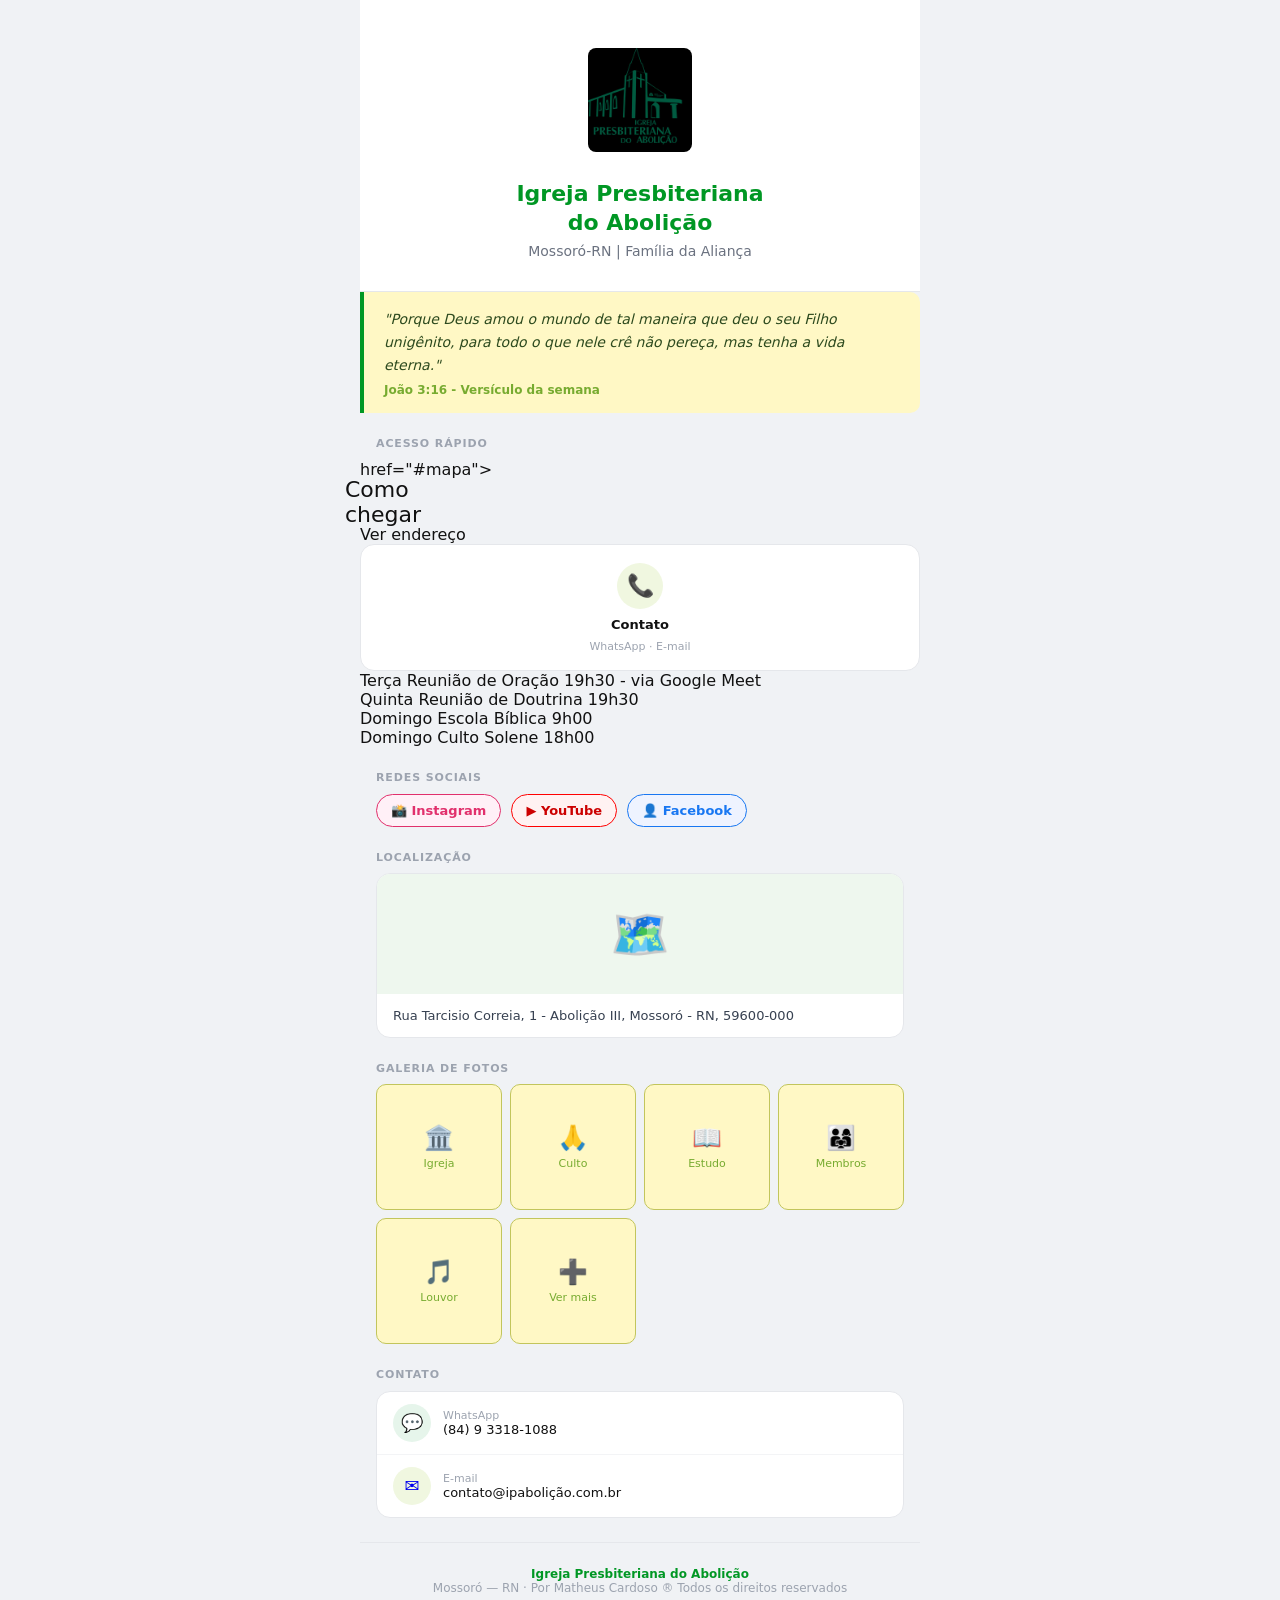
==== index.html @ e97ff7c3 "Uptade 3 Tinha nomeado o arquivo como index.hmtl, nunca ia prestar assim rs. Correção: index.html" ====
<!DOCTYPE html>
<html lang="pt-BR">
<head>
<meta charset="UTF-8">
<meta name="viewport" content="width=device-width, initial-scale=1.0">
<link rel="stylesheet" href="style.css">
<title>Igreja Presbiteriana do Abolição</title>
</head>
<body>

<!-- logo da igreja -->
<header class="logo">
    <img src="[data-uri]" alt="Logo da Igreja Presbiteriana do Abolição">
        <h1>Igreja Presbiteriana<br>do Abolição</h1>
        <p>Mossoró-RN | Família da Aliança</p>
    </header>

    <!-- versículo da semana -->
    <div class="versiculo">
        <p>"Porque Deus amou o mundo de tal maneira que deu o seu Filho unigênito, para todo o que nele crê não pereça, mas tenha a vida eterna."</p>
        <span>João 3:16 - Versículo da semana</span>
    </div>

    <!-- acesso rápido -->
    <p class="section-label">Acesso rápido</p>
    <div class="grid-2>
        <a class="action-card> href="#mapa">
            <div class="icon-wrap ic-g1>📍</div>
            <div class="title">Como chegar</div>
            <div class="sub">Ver endereço</div>
        </a>
        <a class="action-card" href="#contato">
            <div class="icon-wrap ic-g2">📞</div>
            <div class="title">Contato</div>
            <div class="sub">WhatsApp · E-mail</div>
        </a> 
    </div>

    <!-- programação -->
    <p class="section-label>Programação semanal</p>
    <div class="schedule-row>
        <span class="day">Terça</span>
        <span class="name">Reunião de Oração</span>
        <span class="time">19h30 - via Google Meet</span>
    </div>
    <div class="schedule-row>
        <span class="day">Quinta</span>
        <span class="name">Reunião de Doutrina</span>
        <span class="time">19h30</span>
    </div>
    <div class="schedule-row>
        <span class="day">Domingo</span>
        <span class="name">Escola Bíblica</span>
        <span class="time">9h00</span>
    </div>
    <div class="schedule-row>
        <span class="day">Domingo</span>
        <span class="name">Culto Solene</span>
        <span class="time">18h00</span>
    </div>
</div>

<!-- redes sociais -->
<p class="section-label">Redes sociais</p>
<div class="social-row">
    <a class="social-btn s-ig" href="https://instagram.com/ipabolicao" target="_blank">📸 Instagram</a>
    <a class="social-btn s-yt" href="https://youtube.com/@IgrejaPresbiterianadoAbolição" target="_blank">▶ YouTube</a>
    <a class="social-btn s-fb" href="https://facebook.com/SUAPAGINA" target="_blank">👤 Facebook</a>
</div>

<!-- mapa -->
<p class="section-label" id="mapa">Localização</p>
<a class="map-card" href="https://maps.app.goo.gl/unHFGC5eE3q3Tww86" target="_blank">
    <div class="map-preview">🗺️</div>
    <div class="map-info">
        <div class="addr">Rua Tarcisio Correia, 1 - Abolição III, Mossoró - RN, 59600-000</div>
    </div>
</a>

<!-- galeria -->
<p class="section-label">Galeria de fotos</p>
<div class="gallery">
  <div class="gal-item">🏛️<span>Igreja</span></div>
  <div class="gal-item">🙏<span>Culto</span></div>
  <div class="gal-item">📖<span>Estudo</span></div>
  <div class="gal-item">👨‍👩‍👧<span>Membros</span></div>
  <div class="gal-item">🎵<span>Louvor</span></div>
  <div class="gal-item">➕<span>Ver mais</span></div>
</div>

<!-- contato -->
<p class="section-label" id="contato">Contato</p>
<div class="contact-card">
    <a class="contact-row" href="https://wa.me/5584933181088" target="_blank">
        <div class="contact-icon ic-g1 style="background:#e6f5eb;">💬</div>
        <div class="info">
            <div class="label">WhatsApp</div>
            <div class="value">(84) 9 3318-1088</div>
        </div>
    </a>
    <a class="contact-row" href="mailto:presbiteriana.abolicao@gmail.com">
        <div class="contact-icon ic-g2" style="background:#f0f7e0;">✉️</div>
    <div class="info">
      <div class="label">E-mail</div>
      <div class="value">contato@ipabolição.com.br</div>
    </div>
  </a>
</div>
 
<footer>
  <strong>Igreja Presbiteriana do Abolição</strong><br>
  Mossoró — RN · Por Matheus Cardoso ® Todos os direitos reservados
</footer>
 
</body>
</html>
---- style.css ----
:root {
    --g1: #009724;
    --g2: #77ab30;
    --g3: #c2c55c;
    --g4: #fee093;
    --g5: #fff8c5;
}
* { box-sizing: border-box; margin: 0; padding: 0; }
body {
    font-family: system-ui, -apple-system, BlinkMacSystemFont, 'Segoe UI', Roboto, sans-serif;
    background: #f9fafb;
    color: #111;
}

/* logo */
.logo {
    background: #fff;
    border-bottom: 1px solid #e5e7eb;
    padding: 2.5rem 1.5rem 2rem;
    text-align: center;
}

.logo img {
    width: 120px;
    height: 120px;
    object-fit: contain;
    background: #ffffff;
    border-radius: 16px;
    padding: 8px;
    margin-bottom: 1rem;
}

.logo h1 {
    font-size: 22px;
    font-weight: 600;
    color: var(--g1);
    line-height: 1.3;
}

.logo p {
    font-size: 14px;
    color: #6b7280;
    margin-top: 6px;
}

/* versículo */
.versiculo {
    background: var(--g5);
    border-left: 4px solid var(--g1);
    margin: 1.25 1rem;
    padding: 1rem 1.25rem;
    border-radius: 0 10px 10px 0;
}

.versiculo p {
    font-size: 14px; 
    font-style: italic; 
    color: #2d4a1e; 
    line-height: 1.65;
}

.versiculo span {
    font-size: 12px;
    color: var(--g2);
    font-weight: 600;
    font-style: normal;
    display: block;
    margin-top: 6px;
}

/* section label */
.section-label {
    font-size: 11px;
    font-weight: 600;
    letter-spacing: 0.08em;
    text-transform: uppercase;
    color: #9ca3af;
    padding: 0 1rem;
    margin: 1.5rem 0 0.6rem;
}

/* acesso rápido */
.grid-2 {
    display: grid;
    grid-template-columns: 1fr 1fr;
    gap: 10px;
    padding: 0 1rem;
}

.grid-3 {
    display: grid;
    grid-template-columns: 1fr 1fr 1fr;
    gap: 10px;
    padding: 0 1rem;
}

.action-card {
    background: #fff;
    border: 1px solid #e5e7eb;
    border-radius: 14px;
    padding: 1.1rem 0.75rem;
    text-align: center;
    cursor: pointer;
    text-decoration: none;
    display: flex;
    flex-direction: column;
    align-items: center;
    gap: 8px;
    transition: border-color 0.15s, box-shadow 0.15;
}

.action-card:hover {
    border-color: var(--g2);
    box-shadow: 0 2px 8px rgba(0, 151, 36, 0.1);
}

.icon-wrap {
    width: 46px;
    height: 46px;
    border-radius: 50%;
    display: flex;
    align-items: center;
    justify-content: center;
    font-size: 22px;
}

.ic-g1 { background: #e6f5eb; }
.ic-g2 { background: #f0f7e0; }
.ic-y  { background: #fffbe8; }
.ic-b  { background: #e8f4ff; }

.action-card .title { font-size: 13px; font-weight: 600; color: #111; }

.action-card .sub   { font-size: 11px; color: #9ca3af; }

/* schedule */
.schedule {
    margin: 0 1rem;
    background: #fff;
    border: 1px solid #e5e7eb;
    border-radius: 14px;
    overflow: hidden;
  }
  .schedule-header {
    background: var(--g1);
    color: #fff;
    padding: 0.75rem 1rem;
    font-size: 14px;
    font-weight: 600;
    display: flex;
    align-items: center;
    gap: 8px;
  }
  .schedule-row {
    display: flex;
    justify-content: space-between;
    align-items: center;
    padding: 10px 1rem;
    border-bottom: 1px solid #f3f4f6;
    font-size: 13px;
  }
  .schedule-row:last-child { border-bottom: none; }
  .schedule-row .day { color: #6b7280; min-width: 65px; }
  .schedule-row .name { color: #111; flex: 1; text-align: center; }
  .schedule-row .time {
    background: #e6f5eb;
    color: var(--g1);
    font-weight: 600;
    font-size: 12px;
    padding: 3px 10px;
    border-radius: 20px;
  }
 
  /* ── redes sociais ── */
  .social-row {
    display: flex;
    gap: 10px;
    padding: 0 1rem;
    flex-wrap: wrap;
  }
  .social-btn {
    display: flex;
    align-items: center;
    gap: 7px;
    padding: 8px 14px;
    border-radius: 20px;
    font-size: 13px;
    font-weight: 600;
    border: 1.5px solid;
    text-decoration: none;
    transition: opacity 0.15s;
  }
  .social-btn:hover { opacity: 0.75; }
  .s-ig  { background: #fff0f7; border-color: #e1306c; color: #e1306c; }
  .s-yt  { background: #fff2f2; border-color: #ff0000; color: #cc0000; }
  .s-fb  { background: #eef3ff; border-color: #1877f2; color: #1877f2; }
 
  /* ── localização ── */
  .map-card {
    margin: 0 1rem;
    background: #fff;
    border: 1px solid #e5e7eb;
    border-radius: 14px;
    overflow: hidden;
    text-decoration: none;
    display: block;
    transition: box-shadow 0.15s;
  }
  .map-card:hover { box-shadow: 0 2px 8px rgba(0,151,36,0.1); }
  .map-preview {
    background: #eef7ee;
    height: 120px;
    display: flex;
    align-items: center;
    justify-content: center;
    font-size: 48px;
  }
  .map-info {
    padding: 0.85rem 1rem;
    display: flex;
    align-items: center;
    justify-content: space-between;
  }
  .map-info .addr { font-size: 13px; color: #374151; font-weight: 500; }
  .map-info .cta  { font-size: 12px; color: var(--g1); font-weight: 600; }
 
  /* ── galeria ── */
  .gallery {
    display: grid;
    grid-template-columns: repeat(3, 1fr);
    gap: 8px;
    padding: 0 1rem;
  }
  .gal-item {
    aspect-ratio: 1;
    background: var(--g5);
    border: 1px solid var(--g3);
    border-radius: 10px;
    display: flex;
    align-items: center;
    justify-content: center;
    flex-direction: column;
    gap: 5px;
    font-size: 24px;
    cursor: pointer;
    transition: background 0.15s;
  }
  .gal-item:hover { background: #d4edda; }
  .gal-item span { font-size: 11px; color: var(--g2); }
 
  /* ── contato ── */
  .contact-card {
    margin: 0 1rem;
    background: #fff;
    border: 1px solid #e5e7eb;
    border-radius: 14px;
    overflow: hidden;
  }
  .contact-row {
    display: flex;
    align-items: center;
    gap: 12px;
    padding: 12px 1rem;
    border-bottom: 1px solid #f3f4f6;
    text-decoration: none;
    transition: background 0.15s;
  }
  .contact-row:last-child { border-bottom: none; }
  .contact-row:hover { background: #f9fafb; }
  .contact-icon {
    width: 38px; height: 38px;
    border-radius: 50%;
    display: flex; align-items: center; justify-content: center;
    font-size: 18px;
    flex-shrink: 0;
  }
  .contact-row .info .label { font-size: 11px; color: #9ca3af; }
  .contact-row .info .value { font-size: 13px; color: #111; font-weight: 500; }
 
  /* ── footer ── */
  footer {
    text-align: center;
    font-size: 12px;
    color: #9ca3af;
    padding: 1.5rem 1rem 2rem;
    margin-top: 1.5rem;
    border-top: 1px solid #e5e7eb;
  }
  footer strong { color: var(--g1); }
 
  @media (min-width: 480px) {
    .grid-3 { grid-template-columns: repeat(3, 1fr); }
    .gallery { grid-template-columns: repeat(4, 1fr); }
    .hero img { width: 140px; height: 140px; }
    .hero h1 { font-size: 26px; }
  }
  @media (min-width: 700px) {
    body { max-width: 560px; margin: 0 auto; background: #f0f2f5; }
    .hero { border-radius: 0 0 16px 16px; }
  }
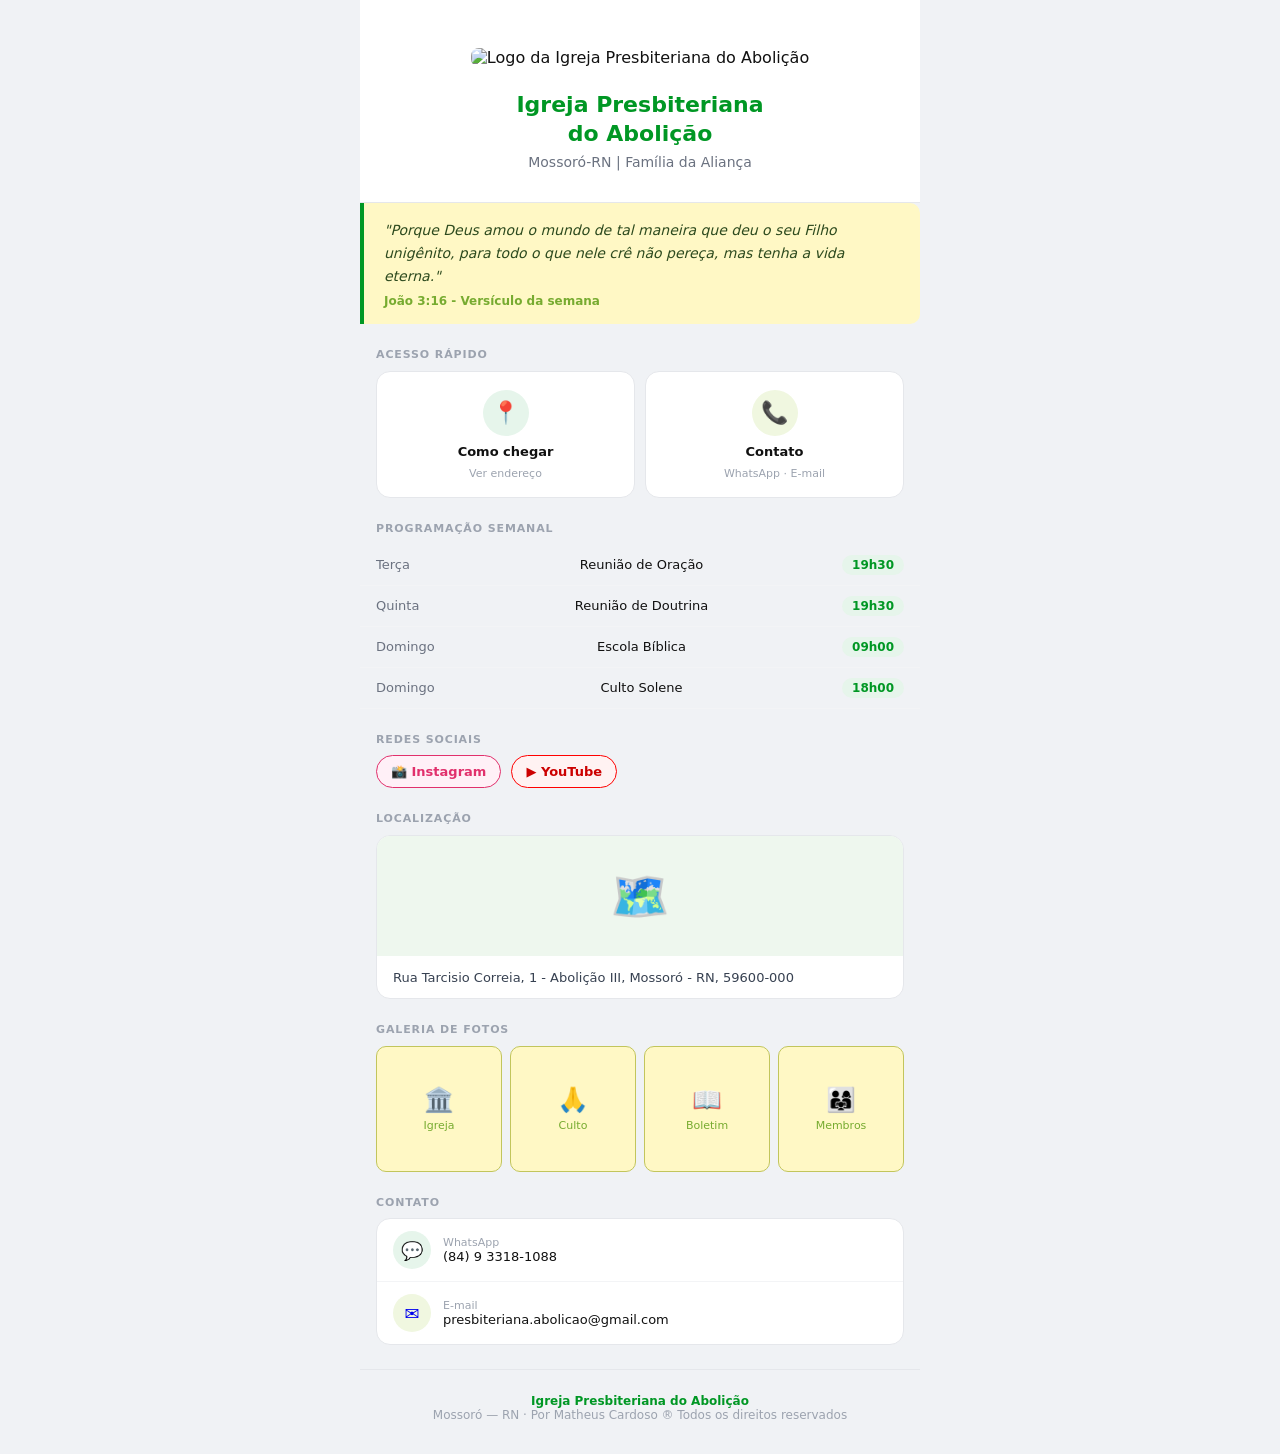
==== commit 02eef752: "Update 4" ====
--- a/index.html
+++ b/index.html
@@ -10,7 +10,7 @@
 
 <!-- logo da igreja -->
 <header class="logo">
-    <img src="[data-uri]" alt="Logo da Igreja Presbiteriana do Abolição">
+    <img src="https://www.instagram.com/ipabolicao/" alt="Logo da Igreja Presbiteriana do Abolição">
         <h1>Igreja Presbiteriana<br>do Abolição</h1>
         <p>Mossoró-RN | Família da Aliança</p>
     </header>
@@ -23,9 +23,9 @@
 
     <!-- acesso rápido -->
     <p class="section-label">Acesso rápido</p>
-    <div class="grid-2>
-        <a class="action-card> href="#mapa">
-            <div class="icon-wrap ic-g1>📍</div>
+    <div class="grid-2">
+        <a class="action-card" href="#mapa">
+            <div class="icon-wrap ic-g1">📍</div>
             <div class="title">Como chegar</div>
             <div class="sub">Ver endereço</div>
         </a>
@@ -37,23 +37,23 @@
     </div>
 
     <!-- programação -->
-    <p class="section-label>Programação semanal</p>
-    <div class="schedule-row>
+    <p class="section-label">Programação semanal</p>
+    <div class="schedule-row">
         <span class="day">Terça</span>
         <span class="name">Reunião de Oração</span>
-        <span class="time">19h30 - via Google Meet</span>
+        <span class="time">19h30</span>
     </div>
-    <div class="schedule-row>
+    <div class="schedule-row">
         <span class="day">Quinta</span>
         <span class="name">Reunião de Doutrina</span>
         <span class="time">19h30</span>
     </div>
-    <div class="schedule-row>
+    <div class="schedule-row">
         <span class="day">Domingo</span>
         <span class="name">Escola Bíblica</span>
-        <span class="time">9h00</span>
+        <span class="time">09h00</span>
     </div>
-    <div class="schedule-row>
+    <div class="schedule-row">
         <span class="day">Domingo</span>
         <span class="name">Culto Solene</span>
         <span class="time">18h00</span>
@@ -65,7 +65,7 @@
 <div class="social-row">
     <a class="social-btn s-ig" href="https://instagram.com/ipabolicao" target="_blank">📸 Instagram</a>
     <a class="social-btn s-yt" href="https://youtube.com/@IgrejaPresbiterianadoAbolição" target="_blank">▶ YouTube</a>
-    <a class="social-btn s-fb" href="https://facebook.com/SUAPAGINA" target="_blank">👤 Facebook</a>
+    <!-- <a class="social-btn s-fb" href="https://facebook.com/SUAPAGINA" target="_blank">👤 Facebook</a> -->
 </div>
 
 <!-- mapa -->
@@ -77,15 +77,15 @@
     </div>
 </a>
 
-<!-- galeria -->
+<!-- galeria  <div class="gal-item">🎵<span>Louvor</span></div>
+  <div class="gal-item">➕<span>Ver mais</span></div>-->
 <p class="section-label">Galeria de fotos</p>
 <div class="gallery">
-  <div class="gal-item">🏛️<span>Igreja</span></div>
-  <div class="gal-item">🙏<span>Culto</span></div>
-  <div class="gal-item">📖<span>Estudo</span></div>
-  <div class="gal-item">👨‍👩‍👧<span>Membros</span></div>
-  <div class="gal-item">🎵<span>Louvor</span></div>
-  <div class="gal-item">➕<span>Ver mais</span></div>
+  <div class="gal-item" img src="" alt="Foto da Igreja">🏛️<span>Igreja</span></div>
+  <div class="gal-item" img src="" alt="">🙏<span>Culto</span></div>
+  <div class="gal-item" img src="" alt="">📖<span>Boletim</span></div>
+  <div class="gal-item" img src="" alt="">👨‍👩‍👧<span>Membros</span></div>
+  
 </div>
 
 <!-- contato -->
@@ -102,7 +102,7 @@
         <div class="contact-icon ic-g2" style="background:#f0f7e0;">✉️</div>
     <div class="info">
       <div class="label">E-mail</div>
-      <div class="value">contato@ipabolição.com.br</div>
+      <div class="value">presbiteriana.abolicao@gmail.com</div>
     </div>
   </a>
 </div>
--- a/style.css
+++ b/style.css
@@ -137,7 +137,7 @@
 .schedule {
     margin: 0 1rem;
     background: #fff;
-    border: 1px solid #e5e7eb;
+    border: 1px solid #080808;
     border-radius: 14px;
     overflow: hidden;
   }
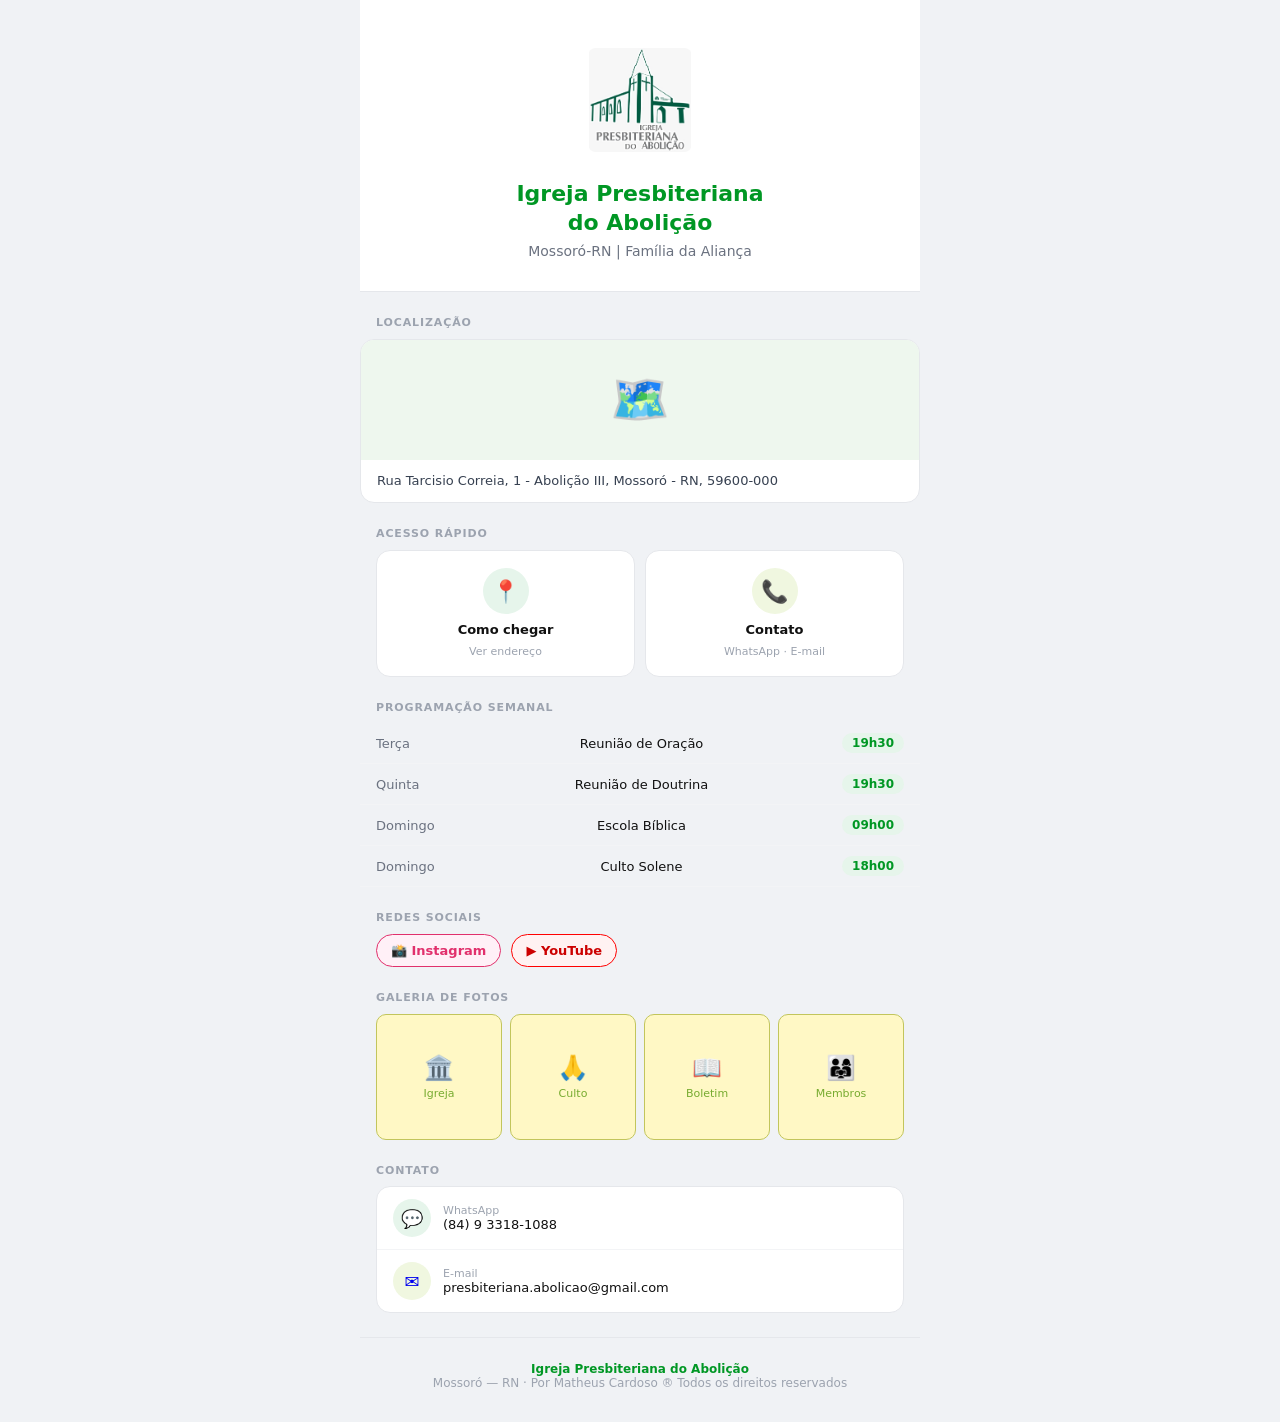
==== commit 91998cbe: "Update 5" ====
--- a/index.html
+++ b/index.html
@@ -10,16 +10,25 @@
 
 <!-- logo da igreja -->
 <header class="logo">
-    <img src="https://www.instagram.com/ipabolicao/" alt="Logo da Igreja Presbiteriana do Abolição">
+    <img src="fotos/logo-verde.jpg" alt="Logo da Igreja Presbiteriana do Abolição">
         <h1>Igreja Presbiteriana<br>do Abolição</h1>
         <p>Mossoró-RN | Família da Aliança</p>
     </header>
 
-    <!-- versículo da semana -->
+    <!-- vou trocar o versículo de posição com o mapa -->
+    <!-- mapa -->
+    <p class="section-label" id="mapa">Localização</p>
+    <a class="map-card" href="https://maps.app.goo.gl/unHFGC5eE3q3Tww86" target="_blank">
+        <div class="map-preview">🗺️</div>
+        <div class="map-info">
+        <div class="addr">Rua Tarcisio Correia, 1 - Abolição III, Mossoró - RN, 59600-000</div>
+        </div>
+    </a>
+    <!-- versículo da semana 
     <div class="versiculo">
         <p>"Porque Deus amou o mundo de tal maneira que deu o seu Filho unigênito, para todo o que nele crê não pereça, mas tenha a vida eterna."</p>
         <span>João 3:16 - Versículo da semana</span>
-    </div>
+    </div> -->
 
     <!-- acesso rápido -->
     <p class="section-label">Acesso rápido</p>
@@ -68,14 +77,14 @@
     <!-- <a class="social-btn s-fb" href="https://facebook.com/SUAPAGINA" target="_blank">👤 Facebook</a> -->
 </div>
 
-<!-- mapa -->
+<!-- mapa 
 <p class="section-label" id="mapa">Localização</p>
 <a class="map-card" href="https://maps.app.goo.gl/unHFGC5eE3q3Tww86" target="_blank">
     <div class="map-preview">🗺️</div>
     <div class="map-info">
         <div class="addr">Rua Tarcisio Correia, 1 - Abolição III, Mossoró - RN, 59600-000</div>
     </div>
-</a>
+</a> -->
 
 <!-- galeria  <div class="gal-item">🎵<span>Louvor</span></div>
   <div class="gal-item">➕<span>Ver mais</span></div>-->
--- a/style.css
+++ b/style.css
@@ -197,7 +197,7 @@
  
   /* ── localização ── */
   .map-card {
-    margin: 0 1rem;
+    margin: 0 0rem;
     background: #fff;
     border: 1px solid #e5e7eb;
     border-radius: 14px;
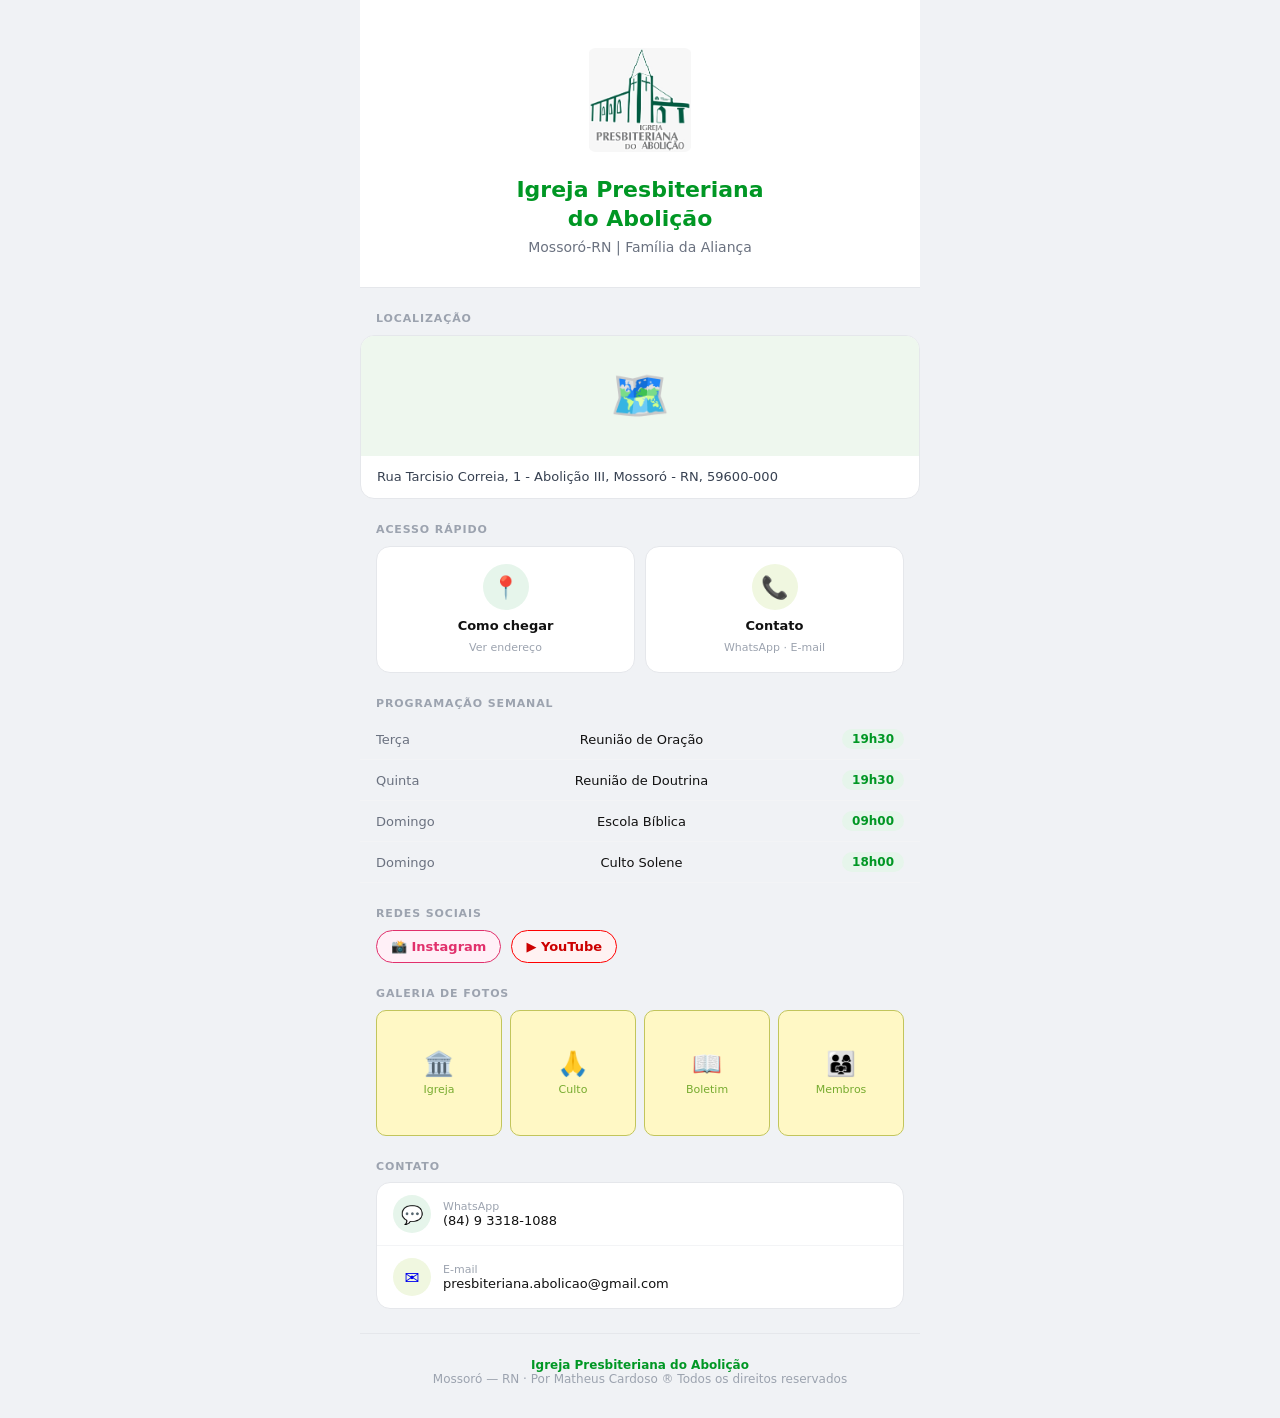
==== commit 72a52349: "Update 7" ====
--- a/index.html
+++ b/index.html
@@ -101,7 +101,7 @@
 <p class="section-label" id="contato">Contato</p>
 <div class="contact-card">
     <a class="contact-row" href="https://wa.me/5584933181088" target="_blank">
-        <div class="contact-icon ic-g1 style="background:#e6f5eb;">💬</div>
+        <div class="contact-icon ic-g1" style="background:#e6f5eb;">💬</div>
         <div class="info">
             <div class="label">WhatsApp</div>
             <div class="value">(84) 9 3318-1088</div>
--- a/style.css
+++ b/style.css
@@ -14,10 +14,13 @@
 
 /* logo */
 .logo {
-    background: #fff;
-    border-bottom: 1px solid #e5e7eb;
-    padding: 2.5rem 1.5rem 2rem;
-    text-align: center;
+  background: #fff;
+  border-bottom: 1px solid #e5e7eb;
+  padding: 2.5rem 1.5rem 2rem;
+  text-align: center;
+  display: flex;
+  flex-direction: column;
+  align-items: center;
 }
 
 .logo img {
@@ -27,7 +30,8 @@
     background: #ffffff;
     border-radius: 16px;
     padding: 8px;
-    margin-bottom: 1rem;
+  margin: 0 0 1rem 0;
+  display: block;
 }
 
 .logo h1 {
@@ -47,7 +51,7 @@
 .versiculo {
     background: var(--g5);
     border-left: 4px solid var(--g1);
-    margin: 1.25 1rem;
+  margin: 1.25rem 1rem;
     padding: 1rem 1.25rem;
     border-radius: 0 10px 10px 0;
 }
@@ -297,4 +301,21 @@
   @media (min-width: 700px) {
     body { max-width: 560px; margin: 0 auto; background: #f0f2f5; }
     .hero { border-radius: 0 0 16px 16px; }
-  }+  }
+
+/* ── Ajustes responsivos e imagens ── */
+img { max-width: 100%; height: auto; display: block;  }
+
+@media (max-width: 479px) {
+  .logo { padding: 1.5rem 1rem; }
+  .logo img { width: 88px; height: 88px; }
+  .logo h1 { font-size: 18px; }
+  .grid-2 { grid-template-columns: 1fr; }
+  .grid-3 { grid-template-columns: repeat(2, 1fr); }
+  .gallery { grid-template-columns: repeat(2, 1fr); gap: 8px; }
+  .map-preview { height: 100px; font-size: 40px; }
+  .schedule-row .day { min-width: 55px; }
+  .action-card { padding: 0.9rem; }
+  .contact-card, .map-card, .action-card { margin: 0 0.5rem; }
+  body { padding-bottom: 1rem; }
+}
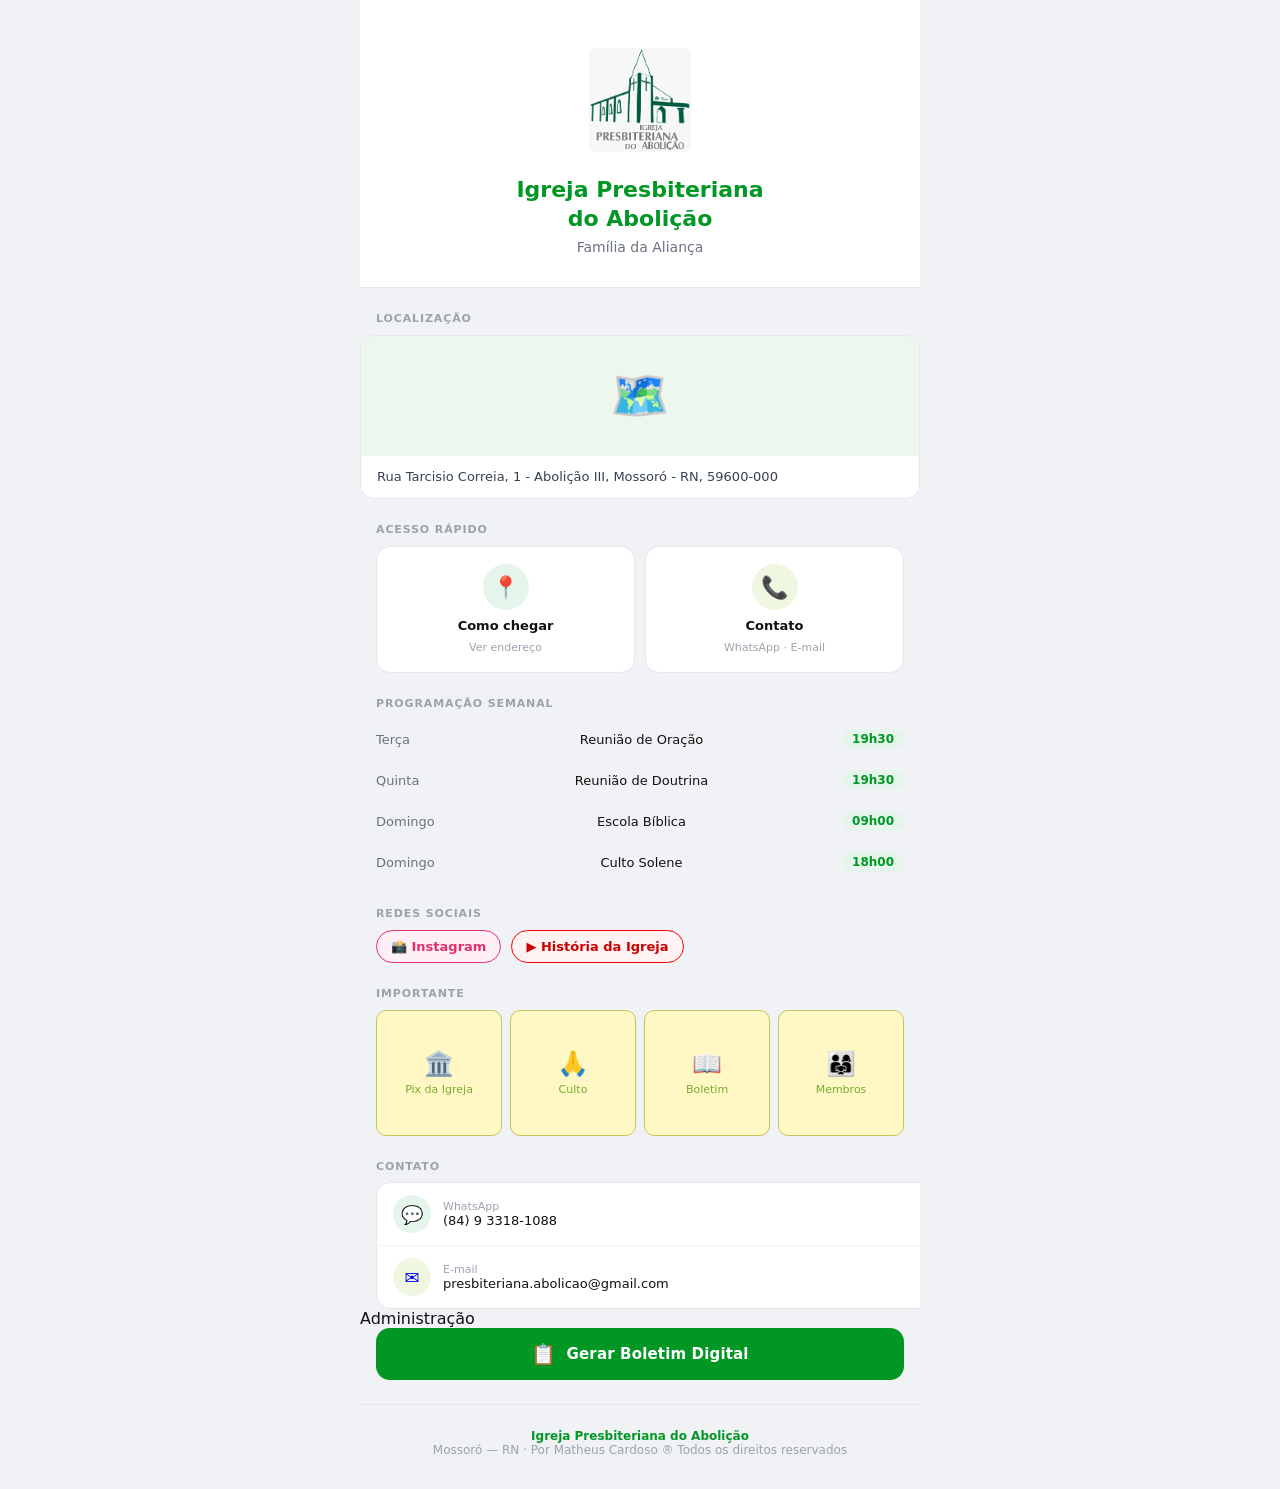
==== commit e8fe4e74: "Update 7" ====
--- a/index.html
+++ b/index.html
@@ -12,7 +12,7 @@
 <header class="logo">
     <img src="fotos/logo-verde.jpg" alt="Logo da Igreja Presbiteriana do Abolição">
         <h1>Igreja Presbiteriana<br>do Abolição</h1>
-        <p>Mossoró-RN | Família da Aliança</p>
+        <p>Família da Aliança</p>
     </header>
 
     <!-- vou trocar o versículo de posição com o mapa -->
@@ -67,34 +67,33 @@
         <span class="name">Culto Solene</span>
         <span class="time">18h00</span>
     </div>
-</div>
+<!-- fim programação -->
 
 <!-- redes sociais -->
 <p class="section-label">Redes sociais</p>
 <div class="social-row">
     <a class="social-btn s-ig" href="https://instagram.com/ipabolicao" target="_blank">📸 Instagram</a>
-    <a class="social-btn s-yt" href="https://youtube.com/@IgrejaPresbiterianadoAbolição" target="_blank">▶ YouTube</a>
+    <a class="social-btn s-yt" href="https://youtu.be/ZlYee5wZZIo?si=OIgCRh3p3eL1TJXu" target="_blank">▶ História da Igreja</a>
     <!-- <a class="social-btn s-fb" href="https://facebook.com/SUAPAGINA" target="_blank">👤 Facebook</a> -->
 </div>
 
-<!-- mapa 
-<p class="section-label" id="mapa">Localização</p>
-<a class="map-card" href="https://maps.app.goo.gl/unHFGC5eE3q3Tww86" target="_blank">
-    <div class="map-preview">🗺️</div>
-    <div class="map-info">
-        <div class="addr">Rua Tarcisio Correia, 1 - Abolição III, Mossoró - RN, 59600-000</div>
+
+<p class="section-label">Importante</p>
+<div class="gallery">
+    <div class="gal-item" onclick="document.getElementById('modal-pix').classList.add('open')">🏛️<span>Pix da Igreja</span></div>
+    <div class="gal-item">🙏<span>Culto</span></div>
+    <div class="gal-item">📖<span>Boletim</span></div>
+    <div class="gal-item">👨‍👩‍👧<span>Membros</span></div>
+</div>
+
+<!-- modal qr pix -->
+<div class="modal-overlay" id="modal-pix" onclick="if(event.target===this)this.classList.remove('open')">
+    <div class="modal-box">
+        <h3>💚 Pix - Igreja Presbiteriana do Abolição</h3>
+        <p>Escaneie o QR Code abaixo para contribuir</p>
+        <img src="fotos/qr-code-pix.jpg" alt="QR Code Pix da Igreja">
+        <button class="modal-close" onclick="document.getElementById('modal-pix').classList.remove('open')">Fechar</button>
     </div>
-</a> -->
-
-<!-- galeria  <div class="gal-item">🎵<span>Louvor</span></div>
-  <div class="gal-item">➕<span>Ver mais</span></div>-->
-<p class="section-label">Galeria de fotos</p>
-<div class="gallery">
-  <div class="gal-item" img src="" alt="Foto da Igreja">🏛️<span>Igreja</span></div>
-  <div class="gal-item" img src="" alt="">🙏<span>Culto</span></div>
-  <div class="gal-item" img src="" alt="">📖<span>Boletim</span></div>
-  <div class="gal-item" img src="" alt="">👨‍👩‍👧<span>Membros</span></div>
-  
 </div>
 
 <!-- contato -->
@@ -116,6 +115,11 @@
   </a>
 </div>
  
+<!-- botão gerador de boletim -->
+<p class="selection-label">Administração</p>
+<a class="btn-gerador" href="gerador_5.html" target="_blank">
+    <span class="icon">📋</span> Gerar Boletim Digital </a>
+
 <footer>
   <strong>Igreja Presbiteriana do Abolição</strong><br>
   Mossoró — RN · Por Matheus Cardoso ® Todos os direitos reservados
--- a/style.css
+++ b/style.css
@@ -14,7 +14,7 @@
 
 /* logo */
 .logo {
-  background: #fff;
+  background: #ffffff;
   border-bottom: 1px solid #e5e7eb;
   padding: 2.5rem 1.5rem 2rem;
   text-align: center;
@@ -303,7 +303,111 @@
     .hero { border-radius: 0 0 16px 16px; }
   }
 
-/* ── Ajustes responsivos e imagens ── */
+  /* viewport mobile */
+  html, body {
+    width: 100%;
+    min-height: 100vh;
+    overflow-x: hidden;
+  }
+
+  .logo, .versiculo, .section-label, .grid-2, .grid-3, .schedule, .social-row, .gallery, .map-card, .contact-card, footer {
+    width: 100%;
+    max-width: 100%;
+  }
+
+  /* wrapper do mapa com padding lateral */
+  .map-wrapper {
+    padding: 0 1rem;
+  }
+
+  /* botão do boletim */
+  .btn-gerador {
+    display: flex;
+    align-items: center;
+    justify-content: center;
+    gap: 10px;
+    margin: 0 1rem;
+    padding: 14px 1rem;
+    background: var(--g1);
+    color: #fff;
+    border: none;
+    border-radius: 14px;
+    font-size: 15px;
+    font-weight: 700;
+    cursor: pointer;
+    width: calc(100% - 2rem);
+    text-decoration: none;
+    transition: background 0.15s, box-shadow 0.15s;
+    letter-spacing: 0.01rem;
+  }
+
+  .btn-gerador:hover {
+    background: #007a1e;
+    box-shadow: 0 4px 14px rgba(0, 151, 36, 0.25);
+  }
+
+  .btn-gerador .icon { font-size: 20px; }
+
+  /* modal do qr code pix */
+  .modal-overlay {
+    display: none;
+    position: fixed;
+    inset: 0;
+    background: rgba(0,0,0,0.55);
+    z-index: 999;
+    align-items: center;
+    justify-content: center;
+  }
+
+  .modal-overlay.open { display: flex; }
+  .modal-box {
+    background: #fff;
+    border-radius: 20px;
+    padding: 1.5rem 1.25rem;
+    max-width: 320px;
+    width: 90%;
+    text-align: center;
+    box-shadow: 0 8px 30px rgba(0,0,0,0.2);
+    animation: pop 0.2s ease;
+  }
+
+  @keyframes pop {
+    from { transform: scale(0.9); opacity: 0; }
+    to { transform: scale(1); opacity: 1; }
+  }
+
+  .modal-box h3{
+    color: var(--g1);
+    font-size: 16px;
+    margin-bottom: 0.5rem;
+  }
+
+  .modal-box p { font-size: 13px; color: #6b7280; margin-bottom: 1rem; }
+
+  .modal-box img {
+    width: 200px; height: 200px;
+    object-fit: contain;
+    margin: 0 auto 1rem;
+    border-radius: 10px;
+    border: 1px solid #e5e7eb;
+  }
+
+  .modal-close {
+    margin-top: 0.25rem;
+    background: #f3f5f6;
+    border: none;
+    border-radius: 10px;
+    padding: 10px 24px;
+    font-size: 14px;
+    font-weight: 600;
+    color: #374151;
+    cursor: pointer;
+  }
+
+  .modal-close:hover { background: #e5e7eb; }
+  
+
+/* ajustes responsivos e imagens */
 img { max-width: 100%; height: auto; display: block;  }
 
 @media (max-width: 479px) {
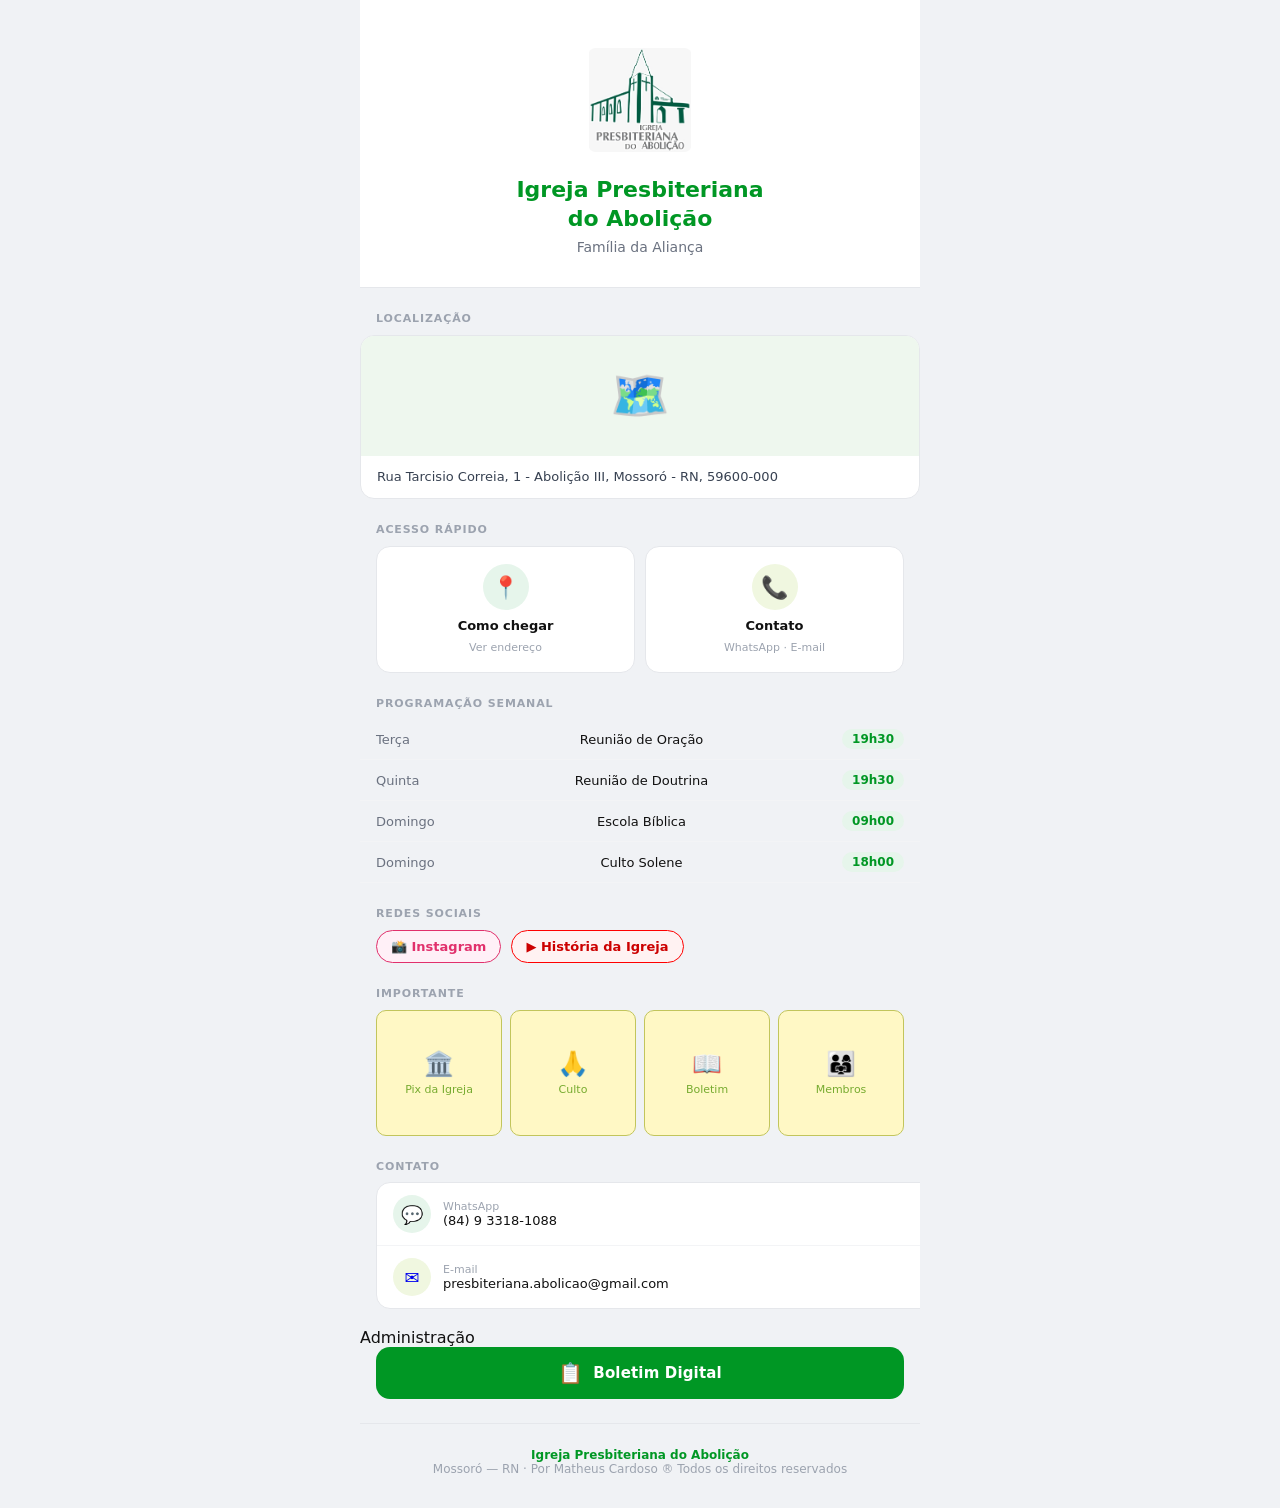
==== commit 86af270c: "Uptade 9" ====
--- a/index.html
+++ b/index.html
@@ -116,9 +116,9 @@
 </div>
  
 <!-- botão gerador de boletim -->
-<p class="selection-label">Administração</p>
+<p class="selection-label"><br>Administração</p>
 <a class="btn-gerador" href="gerador_5.html" target="_blank">
-    <span class="icon">📋</span> Gerar Boletim Digital </a>
+    <span class="icon">📋</span> Boletim Digital </a>
 
 <footer>
   <strong>Igreja Presbiteriana do Abolição</strong><br>
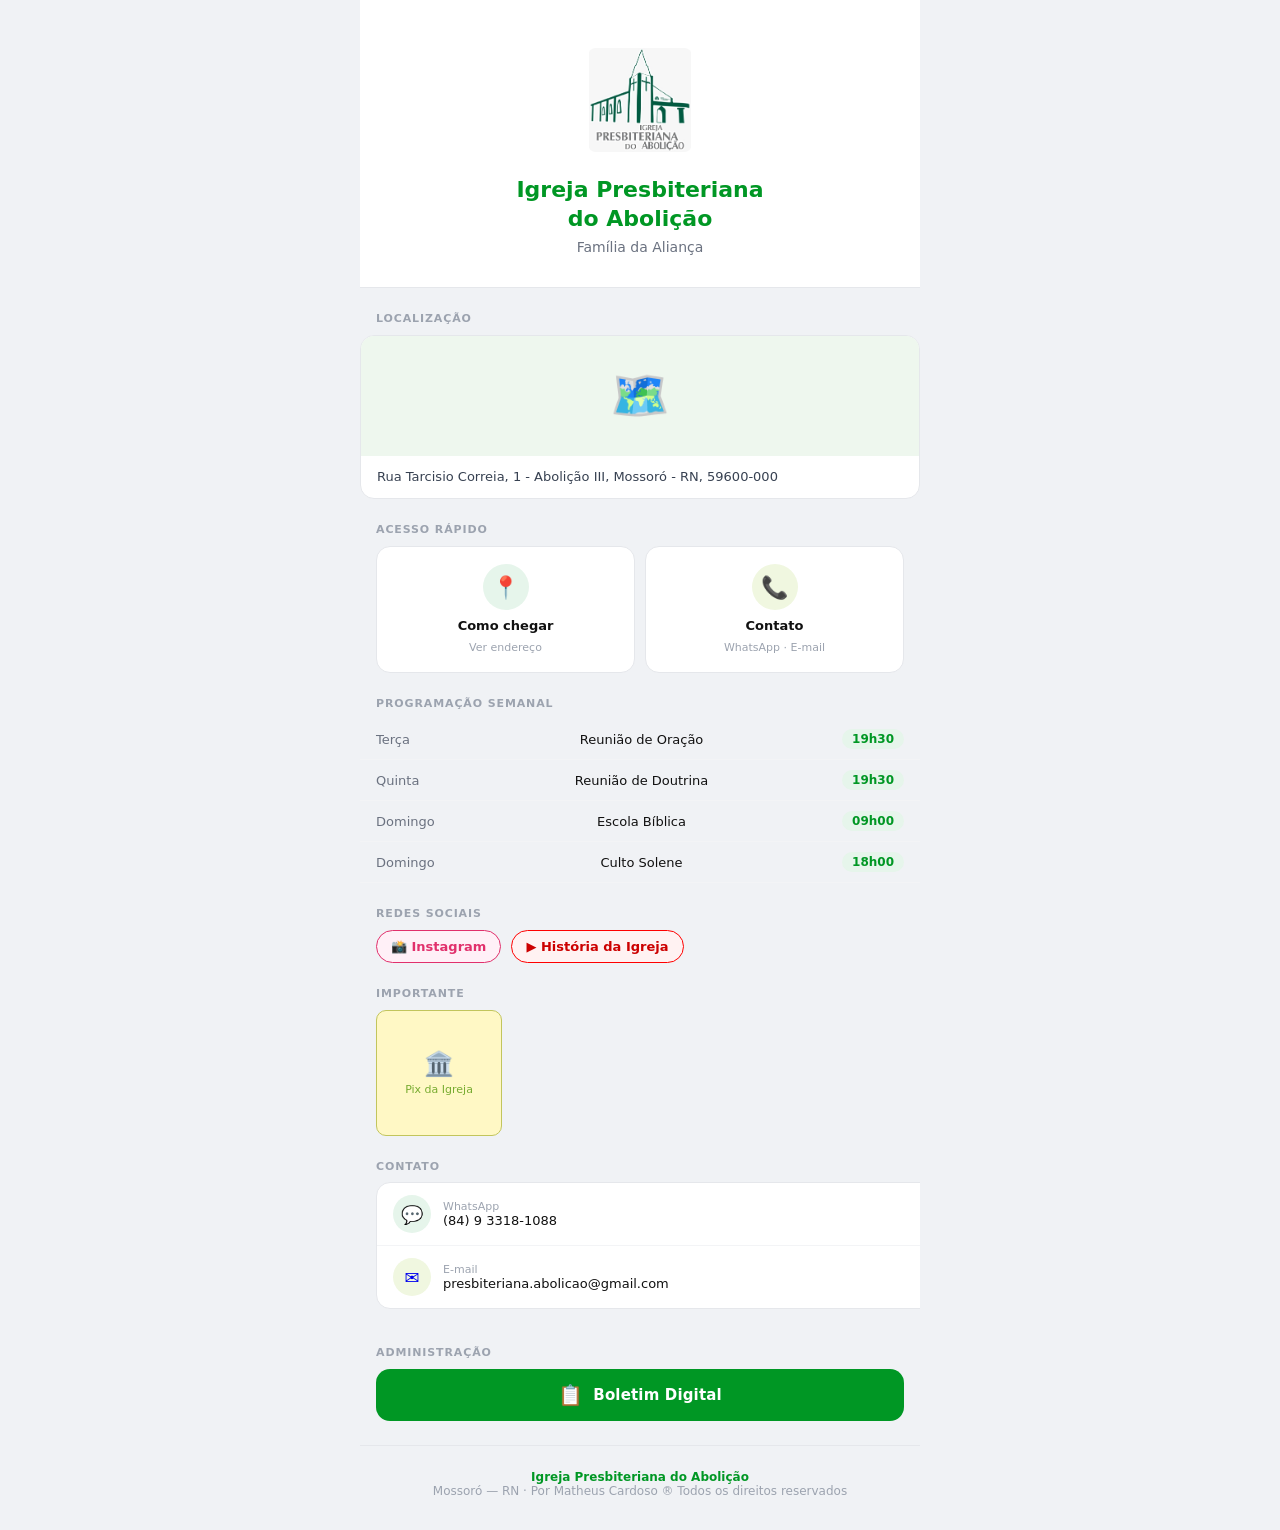
==== commit 010188b2: "Uptade 10" ====
--- a/index.html
+++ b/index.html
@@ -81,9 +81,6 @@
 <p class="section-label">Importante</p>
 <div class="gallery">
     <div class="gal-item" onclick="document.getElementById('modal-pix').classList.add('open')">🏛️<span>Pix da Igreja</span></div>
-    <div class="gal-item">🙏<span>Culto</span></div>
-    <div class="gal-item">📖<span>Boletim</span></div>
-    <div class="gal-item">👨‍👩‍👧<span>Membros</span></div>
 </div>
 
 <!-- modal qr pix -->
@@ -116,7 +113,7 @@
 </div>
  
 <!-- botão gerador de boletim -->
-<p class="selection-label"><br>Administração</p>
+<p class="section-label"><br>Administração</p>
 <a class="btn-gerador" href="gerador_5.html" target="_blank">
     <span class="icon">📋</span> Boletim Digital </a>
 
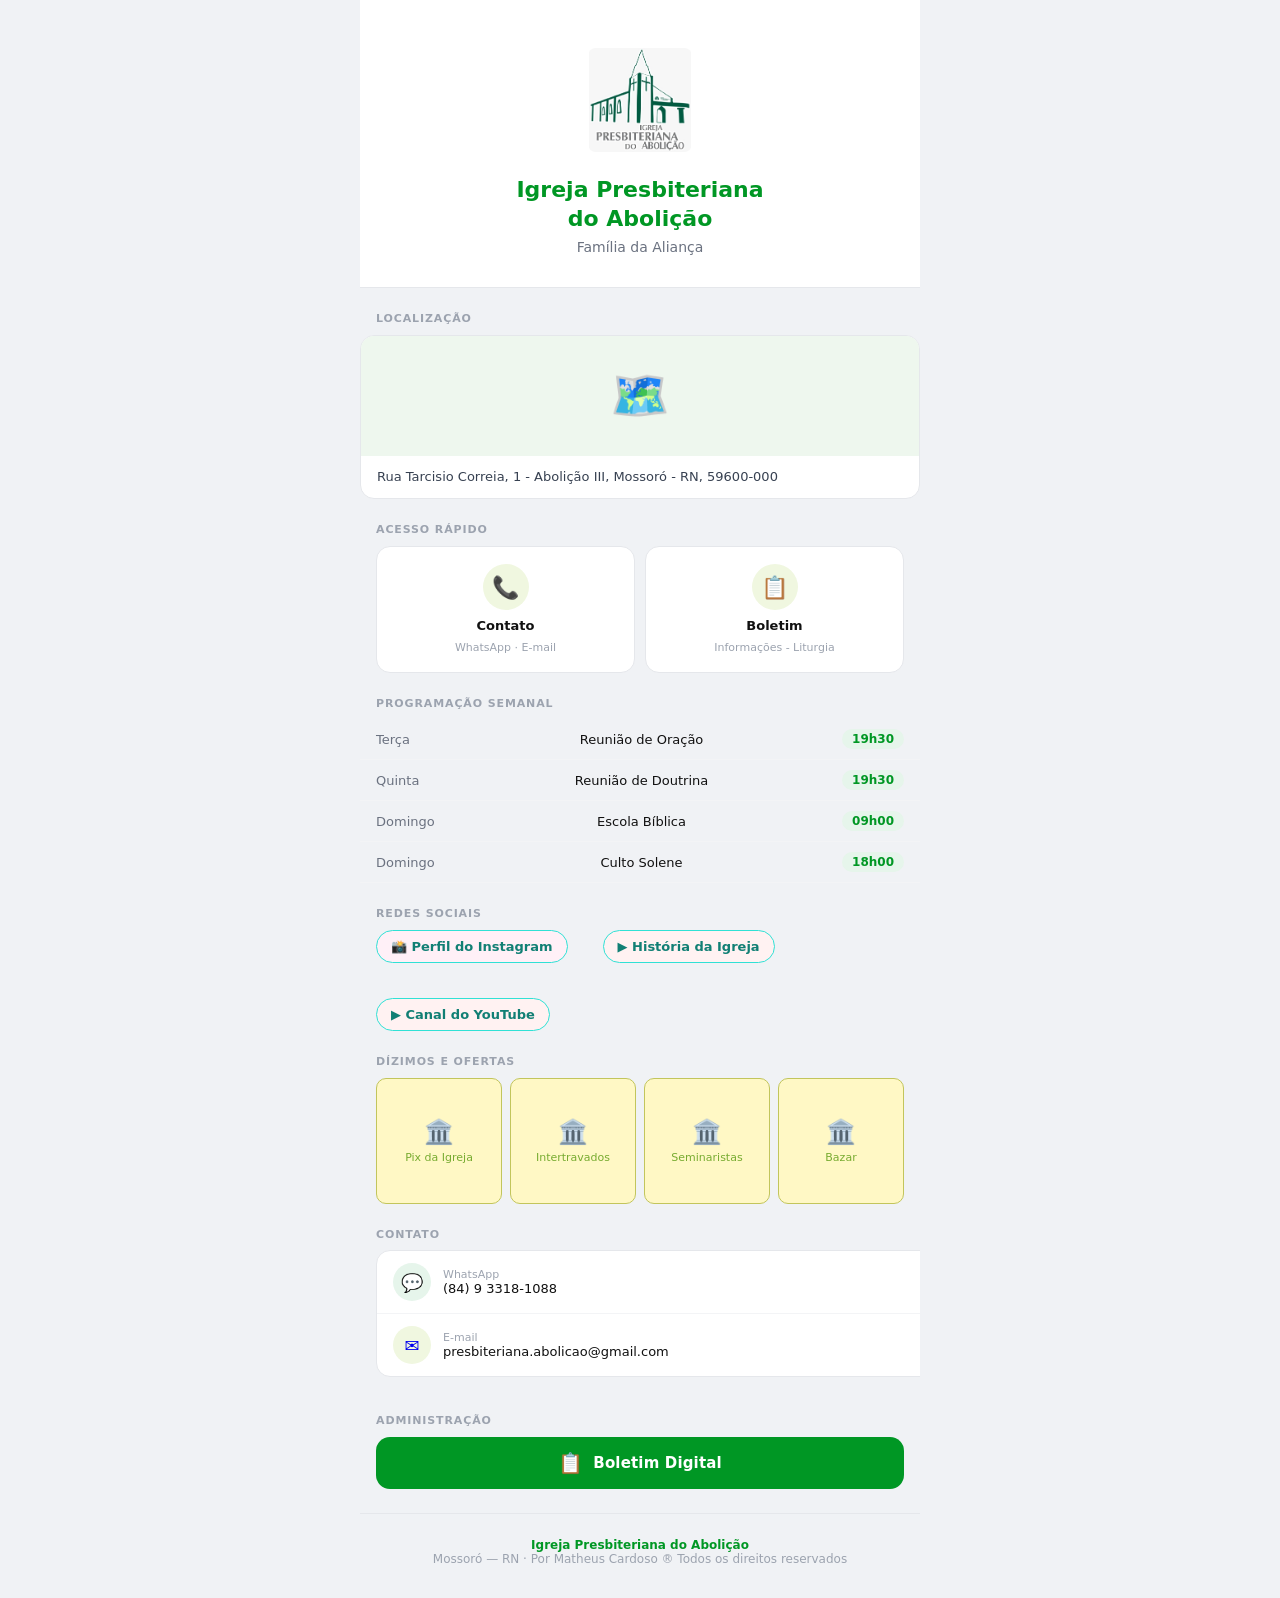
==== commit f7b6a8a6: "Uptade 11" ====
--- a/index.html
+++ b/index.html
@@ -33,15 +33,20 @@
     <!-- acesso rápido -->
     <p class="section-label">Acesso rápido</p>
     <div class="grid-2">
-        <a class="action-card" href="#mapa">
+        <!--<a class="action-card" href="#mapa">
             <div class="icon-wrap ic-g1">📍</div>
             <div class="title">Como chegar</div>
             <div class="sub">Ver endereço</div>
-        </a>
+        </a>-->
         <a class="action-card" href="#contato">
             <div class="icon-wrap ic-g2">📞</div>
             <div class="title">Contato</div>
             <div class="sub">WhatsApp · E-mail</div>
+        </a>
+        <a class="action-card" href="#contato">
+            <div class="icon-wrap ic-g2">📋</div>
+            <div class="title">Boletim</div>
+            <div class="sub">Informações - Liturgia</div>
         </a> 
     </div>
 
@@ -72,15 +77,19 @@
 <!-- redes sociais -->
 <p class="section-label">Redes sociais</p>
 <div class="social-row">
-    <a class="social-btn s-ig" href="https://instagram.com/ipabolicao" target="_blank">📸 Instagram</a>
+    <a class="social-btn s-ig" href="https://instagram.com/ipabolicao" target="_blank">📸 Perfil do Instagram</a>
     <a class="social-btn s-yt" href="https://youtu.be/ZlYee5wZZIo?si=OIgCRh3p3eL1TJXu" target="_blank">▶ História da Igreja</a>
+    <a class="social-btn s-yt" href="https://www.youtube.com/@IgrejaPresbiterianadoAboli%C3%A7%C3%A3o" target="_blank">▶ Canal do YouTube </a>
     <!-- <a class="social-btn s-fb" href="https://facebook.com/SUAPAGINA" target="_blank">👤 Facebook</a> -->
 </div>
 
 
-<p class="section-label">Importante</p>
+<p class="section-label">Dízimos e Ofertas</p>
 <div class="gallery">
     <div class="gal-item" onclick="document.getElementById('modal-pix').classList.add('open')">🏛️<span>Pix da Igreja</span></div>
+    <div class="gal-item" onclick="document.getElementById('modal-pix').classList.add('open')">🏛️<span>Intertravados</span></div>
+    <div class="gal-item" onclick="document.getElementById('modal-pix').classList.add('open')">🏛️<span>Seminaristas</span></div>
+    <div class="gal-item" onclick="document.getElementById('modal-pix').classList.add('open')">🏛️<span>Bazar</span></div>
 </div>
 
 <!-- modal qr pix -->
--- a/style.css
+++ b/style.css
@@ -47,31 +47,6 @@
     margin-top: 6px;
 }
 
-/* versículo */
-.versiculo {
-    background: var(--g5);
-    border-left: 4px solid var(--g1);
-  margin: 1.25rem 1rem;
-    padding: 1rem 1.25rem;
-    border-radius: 0 10px 10px 0;
-}
-
-.versiculo p {
-    font-size: 14px; 
-    font-style: italic; 
-    color: #2d4a1e; 
-    line-height: 1.65;
-}
-
-.versiculo span {
-    font-size: 12px;
-    color: var(--g2);
-    font-weight: 600;
-    font-style: normal;
-    display: block;
-    margin-top: 6px;
-}
-
 /* section label */
 .section-label {
     font-size: 11px;
@@ -178,7 +153,7 @@
   /* ── redes sociais ── */
   .social-row {
     display: flex;
-    gap: 10px;
+    gap: 35px;
     padding: 0 1rem;
     flex-wrap: wrap;
   }
@@ -195,9 +170,9 @@
     transition: opacity 0.15s;
   }
   .social-btn:hover { opacity: 0.75; }
-  .s-ig  { background: #fff0f7; border-color: #e1306c; color: #e1306c; }
-  .s-yt  { background: #fff2f2; border-color: #ff0000; color: #cc0000; }
-  .s-fb  { background: #eef3ff; border-color: #1877f2; color: #1877f2; }
+  .s-ig  { background: #fff0f7; border-color: #30e1d5; color: #117f74; }
+  .s-yt  { background: #fff2f2; border-color: #30e1d5; color: #117f74; }
+  .s-fb  { background: #eef3ff; border-color: #30e1d5; color: #117f74; }
  
   /* ── localização ── */
   .map-card {
